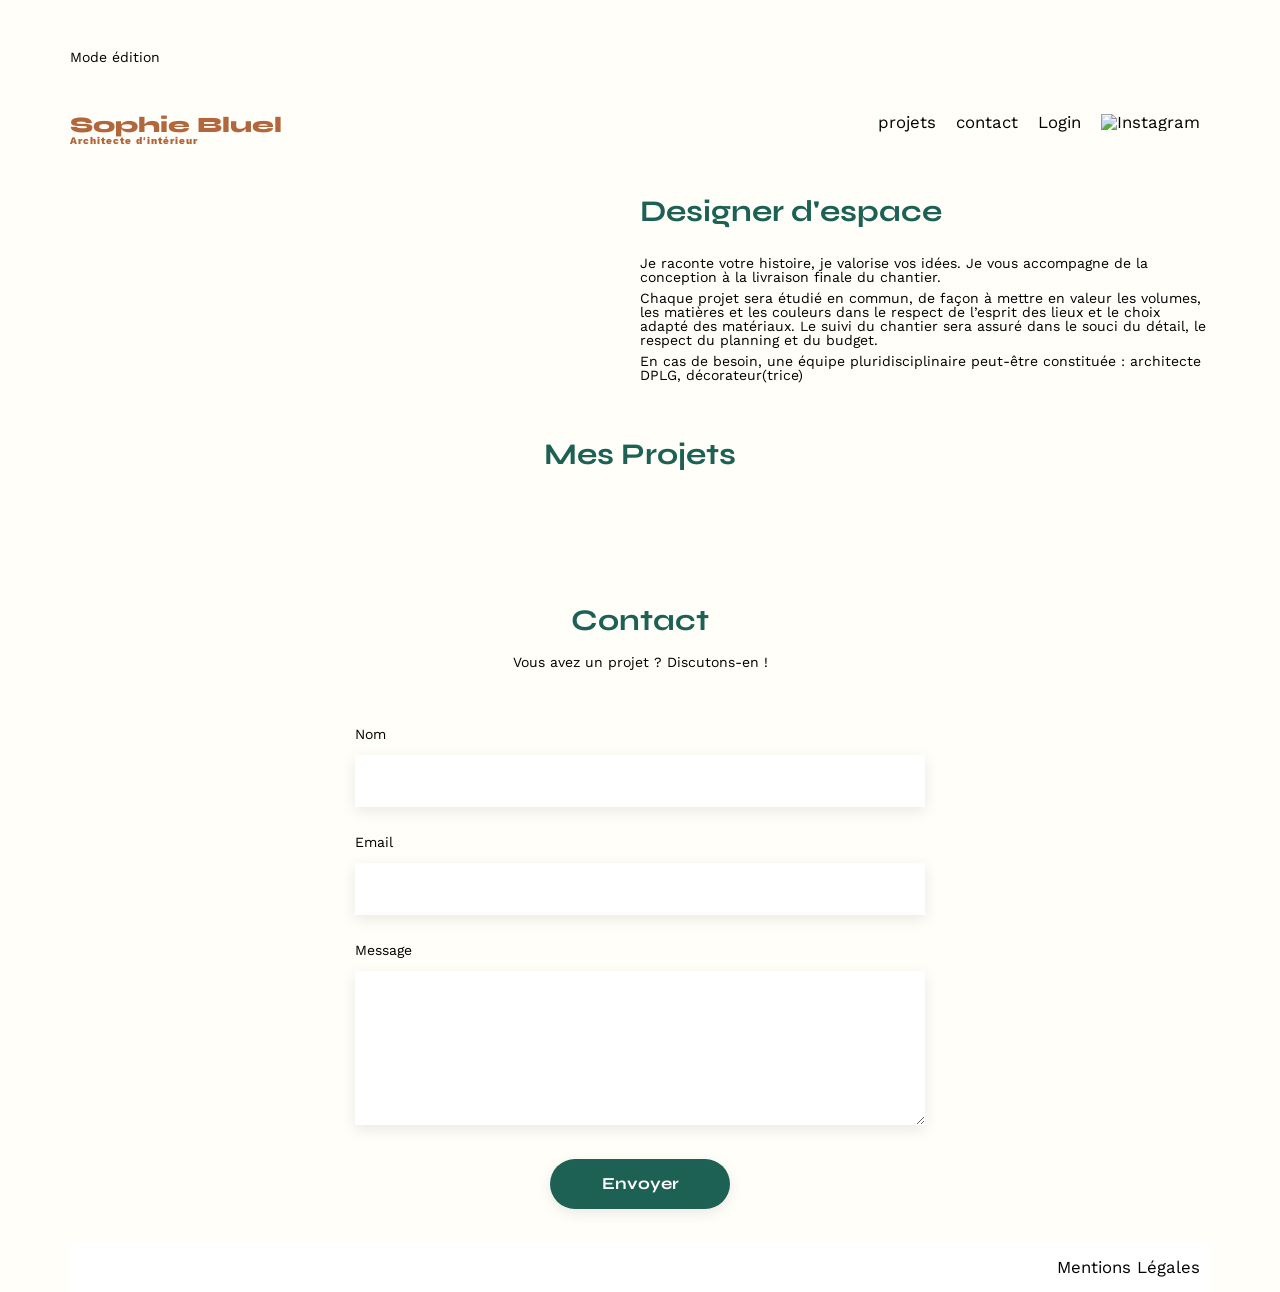
==== FrontEnd/index.html @ 6c6df3af "First commit with changes made up till validation of form to edit" ====
<!DOCTYPE html>
<html lang="fr">

<head>
	<meta charset="UTF-8">
	<title>Sophie Bluel - Architecte d'intérieur</title>
	<meta name="viewport" content="width=device-width, initial-scale=1.0">
	<link rel="preconnect" href="https://fonts.googleapis.com">
	<link rel="preconnect" href="https://fonts.gstatic.com" crossorigin>
	<link href="https://fonts.googleapis.com/css2?family=Syne:wght@700;800&family=Work+Sans&display=swap"
		rel="stylesheet">
	<meta name="description" content="">
	<link rel="stylesheet" href="./assets/style.css">
	<link rel="stylesheet" href="./login.html">
	<script src="./home.js" defer></script>
	<script src="./login.js" defer></script>
</head>

<body>
	<header id="hero" class="hero" class="active">
		<p><img id="hero-img" class="hidden" src="./assets/icons/edit-white.svg" alt="">Mode édition</p>
	</header>

	<header id="header2">
		<h1>Sophie Bluel <span>Architecte d'intérieur</span></h1>
		<nav>
			<ul>
				<li><a class="active" href="#home">projets</a></li>
				<li><a class="active" href="#contact">contact</a></li>
				<li><a id="logBtn" class="active" href="./login.html">Login</a></li>
				<li><img src="./assets/icons/instagram.png" alt="Instagram"></li>
			</ul>
		</nav>
	</header>

	<main>
		<section id="introduction">
			<figure>
				<img src="./assets/images/sophie-bluel.png" alt="">
			</figure>
			<article>
				<h2>Designer d'espace</h2>
				<p>Je raconte votre histoire, je valorise vos idées. Je vous accompagne de la conception à la livraison
					finale du chantier.</p>
				<p>Chaque projet sera étudié en commun, de façon à mettre en valeur les volumes, les matières et les
					couleurs dans le respect de l’esprit des lieux et le choix adapté des matériaux. Le suivi du
					chantier sera assuré dans le souci du détail, le respect du planning et du budget.</p>
				<p>En cas de besoin, une équipe pluridisciplinaire peut-être constituée : architecte DPLG,
					décorateur(trice)</p>
			</article>
		</section>

		<section id="portfolio">
			<div id="titleBox">
				<h2>Mes Projets</h2>
				<button id="myBtn"><img id="pf_img" src="./assets/icons/edit.svg" alt="">modifier</button>
			</div>

			<div class="filtres"></div>
			<div class="gallery"></div>
		</section>

		<section id="contact">
			<h2>Contact</h2>
			<p>Vous avez un projet ? Discutons-en !</p>
			<form action="#" method="post">
				<label for="name">Nom</label>
				<input type="text" name="name" id="name" autocomplete="off">
				<label for="email">Email</label>
				<input type="email" name="email" id="email" autocomplete="off">
				<label for="message">Message</label>
				<textarea name="message" id="message" cols="30" rows="10"></textarea>
				<input type="submit" value="Envoyer">
			</form>
		</section>
	</main>

	<footer>
		<nav>
			<ul>
				<li>Mentions Légales</li>
			</ul>
		</nav>
	</footer>

	<dialog id="modal-container" class="modal-container">
		<div class="close-back">
			<span class="close">&times;</span>
		</div>
		<div class="modal-content">
			<div class="modal-container-title">
				<h4>Galerie photo</h4>
			</div>
			<figure class="fig">
				<img src="./assets/icons/picture.png" alt="Example Image" class="modal-img" />
				<button type="button" class="trash-box">
					<img src="./assets/icons/trash.svg" alt="Delete" />
				</button>
			</figure>
			<hr class="modal-line"></hr>
			<div>
				<button class="modal-btn">Ajouter une photo</button>
			</div>
		</div>
	</dialog>

	<dialog id="addModal" class="add-modal-container">
		<div class="close-back">
			<span class="back">&larr;</span>
			<span class="add-close">&times;</span>
		</div>
		<div class="addModal-content">
			<div class="addModal-container-title">
				<h4>Ajout photo</h4>
			</div>

			<form enctype="multipart/form-data" method="POST">
				<div class="addUploadWindow">
				  <div class="previewBox">
					<img
					  src="./assets/icons/picture.png"
					  alt="Preview Image"
					  class="preview-img"
					  id="previewImage"
					/>
				  </div>

				  <button type="button" class="upload-btn">
					+ Ajouter photo
					<input type="file" accept="image/*" required id="fileInput">
				  </button>

				  <p>jpg. png : 4mo max</p>
				</div>

				<label for="title">Titre </label>
				<input type="text" id="title" name="title" required>

				<label for="category">Catégorie </label>
				<select id="category" name="category" required>
				</select>

				<hr class="addModal-line"></hr>

				<button type="submit" class="addWindowBtn">Valider</button>
			</form>
	</dialog>
</body>
</html>
---- FrontEnd/assets/style.css ----
/* http://meyerweb.com/eric/tools/css/reset/
   v2.0 | 20110126
   License: none (public domain)
*/

html,
body,
div,
span,
applet,
object,
iframe,
h1,
h2,
h3,
h4,
h5,
h6,
p,
blockquote,
pre,
a,
abbr,
acronym,
address,
big,
cite,
code,
del,
dfn,
em,
img,
ins,
kbd,
q,
s,
samp,
small,
strike,
strong,
sub,
sup,
tt,
var,
b,
u,
i,
center,
dl,
dt,
dd,
ol,
ul,
li,
fieldset,
form,
label,
legend,
table,
caption,
tbody,
tfoot,
thead,
tr,
th,
td,
article,
aside,
canvas,
details,
embed,
figure,
figcaption,
footer,
header,
hgroup,
menu,
nav,
output,
ruby,
section,
summary,
time,
mark,
audio,
video {
  margin: 0;
  padding: 0;
  border: 0;
  font-size: 100%;
  font: inherit;
  vertical-align: baseline;
}
/* HTML5 display-role reset for older browsers */
article,
aside,
details,
figcaption,
figure,
footer,
header,
hgroup,
menu,
nav,
section {
  display: block;
}
body {
  line-height: 1;
}
ol,
ul {
  list-style: none;
}
blockquote,
q {
  quotes: none;
}
blockquote:before,
blockquote:after,
q:before,
q:after {
  content: "";
  content: none;
}
table {
  border-collapse: collapse;
  border-spacing: 0;
}
/** end reset css**/
body {
  max-width: 1140px;
  margin: auto;
  font-family: "Work Sans";
  font-size: 14px;
  background: #fffef8;
}
header {
  display: flex;
  justify-content: space-between;
  margin: 50px 0;
}
section {
  margin: 50px 0;
}

h1 {
  display: flex;
  flex-direction: column;
  font-family: "Syne";
  font-size: 22px;
  font-weight: 800;
  color: #b1663c;
}

h1 > span {
  font-family: "Work Sans";
  font-size: 10px;
  letter-spacing: 0.1em;
}

h2 {
  font-family: "Syne";
  font-weight: 700;
  font-size: 30px;
  color: #1d6154;
}
nav ul {
  display: flex;
  align-items: center;
  list-style-type: none;
}
nav li {
  padding: 0 10px;
  font-size: 1.2em;
}
nav a {
  text-decoration: none;
  color: black;
  cursor: pointer;
}

#introduction {
  display: flex;
  align-items: center;
}
#introduction figure {
  flex: 1;
}
#introduction img {
  display: block;
  margin: auto;
  width: 80%;
}

#introduction article {
  flex: 1;
}
#introduction h2 {
  margin-bottom: 1em;
}

#introduction p {
  margin-bottom: 0.5em;
}
#portfolio h2 {
  text-align: center;
  margin-bottom: 1em;
}
#myBtn {
  display: none;
}
.filtres {
  display: flex;
  justify-content: space-between;
  margin-bottom: 4em;
  width: 50%;
  justify-self: center;
}
.filter-btns {
  background-color: #ffffff;
  color: #1d6154;
  width: 585;
  height: 38;
  top: 812px;
  left: 427px;
  border-radius: 60px;
  border-width: 1px;
  opacity: 1;
  cursor: pointer;
}

.filter-btns.active {
  background-color: #1d6154;
  color: #ffffff;
}
.gallery {
  width: 100%;
  display: grid;
  grid-template-columns: 1fr 1fr 1fr;
  grid-column-gap: 20px;
  grid-row-gap: 20px;
}

.gallery img {
  width: 100%;
}
#contact {
  width: 50%;
  margin: auto;
}
#contact > * {
  text-align: center;
}
#contact h2 {
  margin-bottom: 20px;
}
#contact form {
  text-align: left;
  margin-top: 30px;
  display: flex;
  flex-direction: column;
}

#contact input {
  height: 50px;
  font-size: 1.2em;
  border: none;
  box-shadow: 0px 4px 14px rgba(0, 0, 0, 0.09);
}
#contact label {
  margin: 2em 0 1em 0;
}
#contact textarea {
  border: none;
  box-shadow: 0px 4px 14px rgba(0, 0, 0, 0.09);
}

input[type="submit"] {
  font-family: "Syne";
  font-weight: 700;
  color: white;
  background-color: #1d6154;
  margin: 2em auto;
  width: 180px;
  text-align: center;
  border-radius: 60px;
}

#login {
  width: 30vw;
  margin: auto;
}
#login > * {
  text-align: center;
}
#login a {
  align-self: center;
}
#login h2 {
  margin-bottom: 20px;
}
#login form {
  height: 100vh;
  text-align: left;
  margin-top: 30px;
  display: flex;
  flex-direction: column;
}

#login input {
  height: 50px;
  font-size: 1.2em;
  border: none;
  box-shadow: 0px 4px 14px rgba(0, 0, 0, 0.09);
}
#login label {
  margin: 2em 0 1em 0;
}
#login textarea {
  border: none;
  box-shadow: 0px 4px 14px rgba(0, 0, 0, 0.09);
}

footer nav ul {
  display: flex;
  justify-content: flex-end;
  background: #ffffff;
  height: 50px;
}
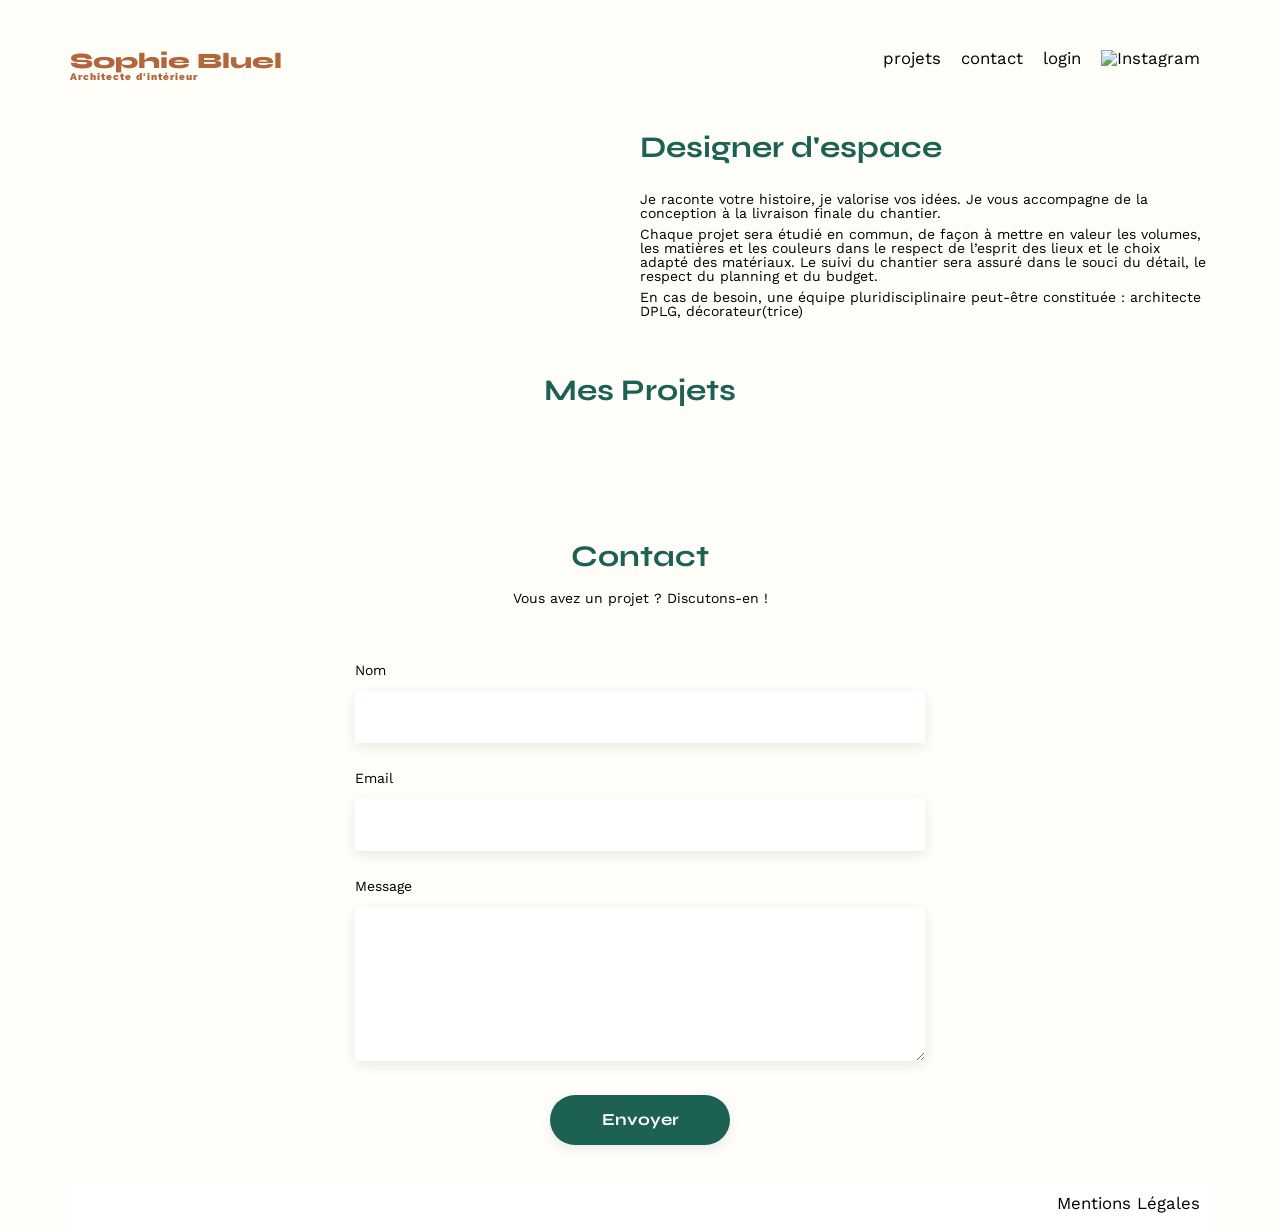
==== commit 3d6858d1: "Changes made to edit page when logged in" ====
--- a/FrontEnd/index.html
+++ b/FrontEnd/index.html
@@ -27,7 +27,7 @@
 			<ul>
 				<li><a class="active" href="#home">projets</a></li>
 				<li><a class="active" href="#contact">contact</a></li>
-				<li><a id="logBtn" class="active" href="./login.html">Login</a></li>
+				<li><a id="logBtn" class="active" href="./login.html">login</a></li>
 				<li><img src="./assets/icons/instagram.png" alt="Instagram"></li>
 			</ul>
 		</nav>
--- a/FrontEnd/assets/style.css
+++ b/FrontEnd/assets/style.css
@@ -135,11 +135,31 @@
   font-size: 14px;
   background: #fffef8;
 }
+#hero{
+display: none;
+justify-content: center;
+align-items: center;
+height:5vh;
+margin-top: 0;
+color: white;
+background-color: black;
+}
+
+#hero-img {
+  display: none;
+    width: 20px;
+    height: 20px;
+}
+.hidden {
+  display: none;
+}
+
 header {
   display: flex;
   justify-content: space-between;
   margin: 50px 0;
 }
+
 section {
   margin: 50px 0;
 }
@@ -209,24 +229,26 @@
 }
 #myBtn {
   display: none;
+    width: 20px;
+    height: 20px;
 }
 .filtres {
   display: flex;
   justify-content: space-between;
   margin-bottom: 4em;
-  width: 50%;
+  width: 70%;
   justify-self: center;
 }
 .filter-btns {
-  background-color: #ffffff;
-  color: #1d6154;
-  width: 585;
-  height: 38;
-  top: 812px;
-  left: 427px;
+  font-family: "Syne";
+  font-weight: 700;
+  color: white;
+  background-color: #1d6154;
+  margin: 1em;
+  width: 180px;
+  text-align: center;
   border-radius: 60px;
-  border-width: 1px;
-  opacity: 1;
+  border:1px ;
   cursor: pointer;
 }
 
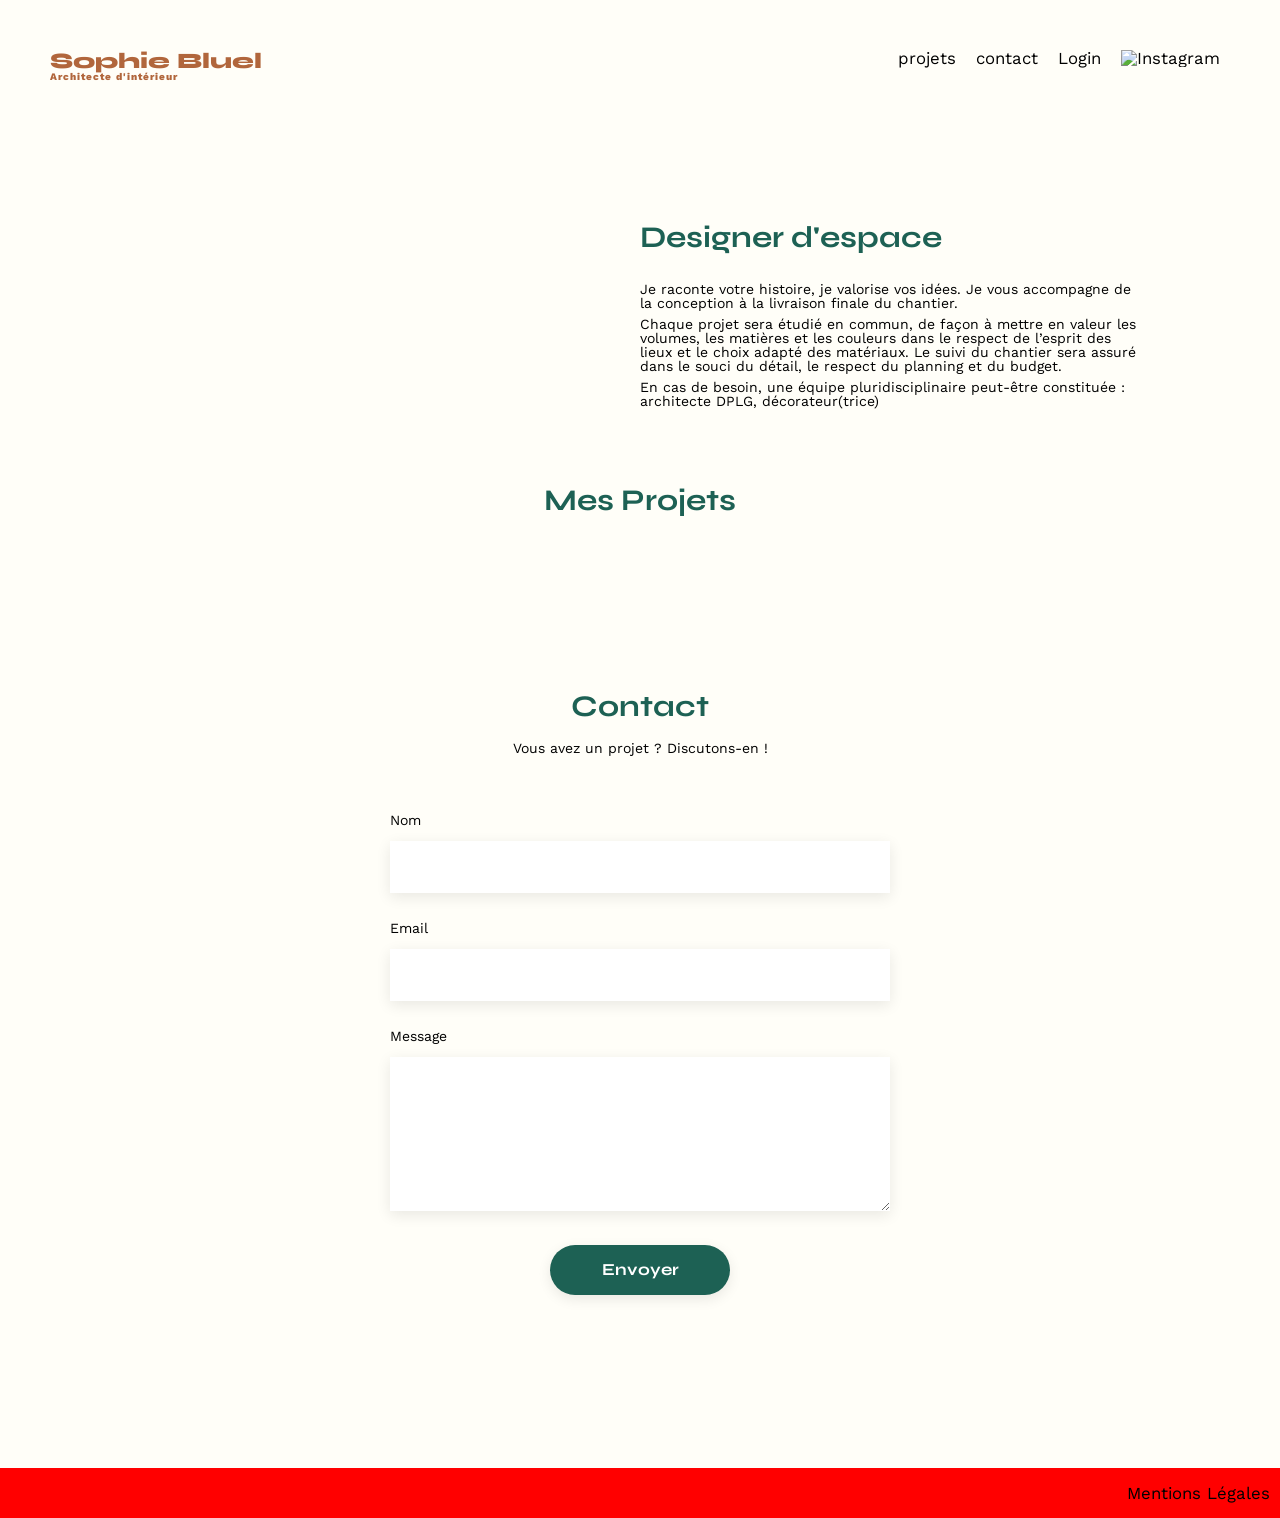
==== commit 4bc58452: "New work not being added after validation (working on it)" ====
--- a/FrontEnd/index.html
+++ b/FrontEnd/index.html
@@ -11,9 +11,8 @@
 		rel="stylesheet">
 	<meta name="description" content="">
 	<link rel="stylesheet" href="./assets/style.css">
-	<link rel="stylesheet" href="./login.html">
 	<script src="./home.js" defer></script>
-	<script src="./login.js" defer></script>
+	<script src="./modal.js" defer></script>
 </head>
 
 <body>
@@ -51,9 +50,94 @@
 		</section>
 
 		<section id="portfolio">
+			<dialog id="modal-container" class="modal-container">
+
+	<div class="modal-content">
+		<div class="close-back" id="close">
+			<span class="close">&times;</span>
+		</div>
+
+		<div class="modal-container-title">
+			<h4>Galerie photo</h4>
+		</div>
+
+		<div class="modal-gallery"></div>
+
+		<hr class="modal-line">
+
+		<div>
+			<button type="button" id="modal-btn" class="modal-btn">
+				Ajouter une photo
+			</button>
+
+			<input type="file" id="photo-input" accept="image/*" hidden>
+		</div>
+	</div>
+
+</dialog>
+
+			<dialog id="addModal" class="add-modal-container">
+
+	<div class="close-back">
+		<span class="back">&larr;</span>
+		<span class="add-close">&times;</span>
+	</div>
+
+	<div class="addModal-content">
+
+		<div class="addModal-container-title">
+			<h4>Ajout photo</h4>
+		</div>
+
+		<form enctype="multipart/form-data" method="POST">
+
+			<div class="addUploadWindow">
+
+				<div class="previewBox">
+					<img
+						src="./assets/icons/picture.png"
+						alt="Preview Image"
+						class="preview-img"
+						id="previewImage"
+					/>
+				</div>
+
+				<button type="button" id="upload-btn" class="upload-btn">
+					+ Ajouter photo
+					<input
+						type="file"
+						accept="image/*"
+						required
+						id="fileInput"
+					>
+				</button>
+
+				<p>jpg. png : 4mo max</p>
+
+			</div>
+
+			<label for="title">Titre</label>
+			<input type="text" id="title" name="title" required>
+
+			<label for="category">Catégorie</label>
+			<select id="category" name="category" required>
+			</select>
+
+			<hr class="addModal-line">
+
+			<button type="submit" class="addWindowBtn" id = "addWindowBtn">
+				Valider
+			</button>
+
+		</form>
+	</div>
+
+</dialog>
+
 			<div id="titleBox">
 				<h2>Mes Projets</h2>
-				<button id="myBtn"><img id="pf_img" src="./assets/icons/edit.svg" alt="">modifier</button>
+				<button id="myBtn" type="button">
+					<img id="pf_img" src="./assets/icons/edit.svg" alt="">modifier</button>
 			</div>
 
 			<div class="filtres"></div>
@@ -83,68 +167,7 @@
 		</nav>
 	</footer>
 
-	<dialog id="modal-container" class="modal-container">
-		<div class="close-back">
-			<span class="close">&times;</span>
-		</div>
-		<div class="modal-content">
-			<div class="modal-container-title">
-				<h4>Galerie photo</h4>
-			</div>
-			<figure class="fig">
-				<img src="./assets/icons/picture.png" alt="Example Image" class="modal-img" />
-				<button type="button" class="trash-box">
-					<img src="./assets/icons/trash.svg" alt="Delete" />
-				</button>
-			</figure>
-			<hr class="modal-line"></hr>
-			<div>
-				<button class="modal-btn">Ajouter une photo</button>
-			</div>
-		</div>
-	</dialog>
 
-	<dialog id="addModal" class="add-modal-container">
-		<div class="close-back">
-			<span class="back">&larr;</span>
-			<span class="add-close">&times;</span>
-		</div>
-		<div class="addModal-content">
-			<div class="addModal-container-title">
-				<h4>Ajout photo</h4>
-			</div>
+</body>
 
-			<form enctype="multipart/form-data" method="POST">
-				<div class="addUploadWindow">
-				  <div class="previewBox">
-					<img
-					  src="./assets/icons/picture.png"
-					  alt="Preview Image"
-					  class="preview-img"
-					  id="previewImage"
-					/>
-				  </div>
-
-				  <button type="button" class="upload-btn">
-					+ Ajouter photo
-					<input type="file" accept="image/*" required id="fileInput">
-				  </button>
-
-				  <p>jpg. png : 4mo max</p>
-				</div>
-
-				<label for="title">Titre </label>
-				<input type="text" id="title" name="title" required>
-
-				<label for="category">Catégorie </label>
-				<select id="category" name="category" required>
-				</select>
-
-				<hr class="addModal-line"></hr>
-
-				<button type="submit" class="addWindowBtn">Valider</button>
-			</form>
-	</dialog>
-</body>
-</html>
-
+</html>
--- a/FrontEnd/assets/style.css
+++ b/FrontEnd/assets/style.css
@@ -129,35 +129,42 @@
 }
 /** end reset css**/
 body {
-  max-width: 1140px;
   margin: auto;
   font-family: "Work Sans";
   font-size: 14px;
   background: #fffef8;
 }
-#hero{
-display: none;
-justify-content: center;
-align-items: center;
-height:5vh;
-margin-top: 0;
-color: white;
-background-color: black;
+.hero {
+  position: fixed;
+  width: 100vw;
+  top: 0;
+}
+#hero {
+  color: #ffffff;
+  display: flex;
+  justify-content: center;
+  align-items: center;
+  background: black;
+  height: 50px;
 }
 
 #hero-img {
   display: none;
-    width: 20px;
-    height: 20px;
+  width: 15px;
+  height: 15px;
+  margin-right: 1em;
 }
 .hidden {
   display: none;
 }
 
-header {
+#header2 {
   display: flex;
   justify-content: space-between;
-  margin: 50px 0;
+  margin: 50px;
+}
+main {
+  margin: 10em;
 }
 
 section {
@@ -227,16 +234,39 @@
   text-align: center;
   margin-bottom: 1em;
 }
-#myBtn {
+#titleBox {
+  display: flex;
+  justify-content: center;
+  align-items: center;
+  margin: 5em;
+}
+
+#titleBox h2 {
+  margin: 0;
+}
+
+#titleBox button {
   display: none;
-    width: 20px;
-    height: 20px;
-}
+  align-items: center;
+  width: 90px;
+  height: 20px;
+  margin-left: 2em;
+  border: none;
+  background: red;
+  cursor: pointer;
+}
+
+#titleBox button img {
+  width: 15px;
+  margin-right: 5px;
+}
+
 .filtres {
   display: flex;
+  flex-wrap: wrap;
   justify-content: space-between;
   margin-bottom: 4em;
-  width: 70%;
+  width: auto;
   justify-self: center;
 }
 .filter-btns {
@@ -245,10 +275,11 @@
   color: white;
   background-color: #1d6154;
   margin: 1em;
+  min-height: 3em;
   width: 180px;
   text-align: center;
   border-radius: 60px;
-  border:1px ;
+  border: 1px;
   cursor: pointer;
 }
 
@@ -344,9 +375,235 @@
   box-shadow: 0px 4px 14px rgba(0, 0, 0, 0.09);
 }
 
-footer nav ul {
-  display: flex;
+footer {
+  display: flex;
+  align-items: center;
   justify-content: flex-end;
-  background: #ffffff;
+  background: red;
   height: 50px;
 }
+#portfolio {
+  position: relative;
+}
+.modal-container {
+  width: 30%;
+  max-width: 90%;
+  padding: 30px;
+  background-color: white;
+  border-radius: 10px;
+  box-sizing: border-box;
+  border: none;
+}
+
+.modal-container::backdrop {
+  background-color: rgba(0, 0, 0, 0.5);
+}
+
+.modal-content {
+  width: 100%;
+}
+
+.modal-container-title {
+  text-align: center;
+}
+
+.modal-container-title h4 {
+  font-size: 26px;
+  margin: 10px 0 30px;
+}
+
+.close-back {
+  display: flex;
+  justify-content: flex-end;
+}
+
+.close {
+  font-size: 25px;
+  cursor: pointer;
+}
+
+.fig {
+  position: relative;
+  display: inline-block;
+}
+
+.modal-img {
+  width: 100px;
+  height: 100px;
+  object-fit: cover;
+}
+
+.modal-gallery {
+  padding: 2em;
+  display: grid;
+  grid-template-columns: repeat(5, 1fr);
+  gap: 10px;
+}
+
+.modal-gallery figure {
+  position: relative;
+  margin: 0;
+}
+
+.modal-gallery figure > img {
+  width: 100%;
+  display: block;
+}
+
+.trash-box {
+  position: absolute;
+  top: 5px;
+  right: 5px;
+  width: 20px;
+  height: 20px;
+  padding: 3px;
+  border: none;
+  border-radius: 2px;
+  background: black;
+}
+
+.trash-box img {
+  width: 100%;
+}
+
+.modal-line {
+  margin: 30px 0;
+}
+
+.modal-btn {
+  display: block;
+  margin: auto;
+  padding: 10px 30px;
+  border: none;
+  border-radius: 20px;
+  background: #1d6154;
+  color: white;
+  cursor: pointer;
+}
+
+
+/* Add photo modal */
+
+.add-modal-container {
+  width: 30%;
+  max-width: 90%;
+  padding: 30px;
+  border-radius: 10px;
+  box-sizing: border-box;
+  border: none;
+  background-color: white;
+}
+
+.add-modal-container::backdrop {
+  background-color: rgba(0, 0, 0, 0.5);
+}
+
+.addModal-content {
+  width: 100%;
+}
+
+.addModal-container-title {
+  text-align: center;
+}
+
+.addModal-container-title h4 {
+  font-size: 26px;
+  margin: 10px 0 30px;
+}
+
+.add-modal-container .close-back {
+  display: flex;
+  justify-content: space-between;
+  align-items: center;
+}
+
+.back,
+.add-close {
+  font-size: 25px;
+  cursor: pointer;
+}
+
+.addUploadWindow {
+  display: flex;
+  flex-direction: column;
+  align-items: center;
+  background-color: #e8f1f0;
+  padding: 20px;
+  margin-bottom: 30px;
+}
+
+.previewBox {
+  width: 100%;
+  height: 150px;
+
+  display: flex;
+  justify-content: center;
+  align-items: center;
+}
+
+.preview-img {
+  max-width: 100%;
+  max-height: 150px;
+}
+
+.upload-btn {
+  position: relative;
+  margin-top: 10px;
+  padding: 10px 25px;
+  border: none;
+  border-radius: 20px;
+  background-color: #c9dede;
+  color: #306b64;
+  cursor: pointer;
+}
+
+.upload-btn input {
+  position: absolute;
+  width: 100%;
+  height: 100%;
+
+  top: 0;
+  left: 0;
+  opacity: 0;
+  cursor: pointer;
+}
+
+.addUploadWindow p {
+  font-size: 12px;
+  margin: 8px 0 0;
+}
+
+.addModal-content form {
+  display: flex;
+  flex-direction: column;
+}
+
+.addModal-content label {
+  margin-bottom: 8px;
+}
+
+.addModal-content input[type="text"],
+.addModal-content select {
+  height: 40px;
+  margin-bottom: 25px;
+  border: 1px solid #ccc;
+  box-sizing: border-box;
+}
+
+.addModal-line {
+  width: 100%;
+  margin: 10px 0 30px;
+  border: none;
+  border-top: 1px solid #ccc;
+}
+
+.addWindowBtn {
+  width: 50%;
+  margin: auto;
+  padding: 10px;
+  border: none;
+  border-radius: 20px;
+  background-color: #1d6154;
+  color: white;
+  cursor: pointer;
+}
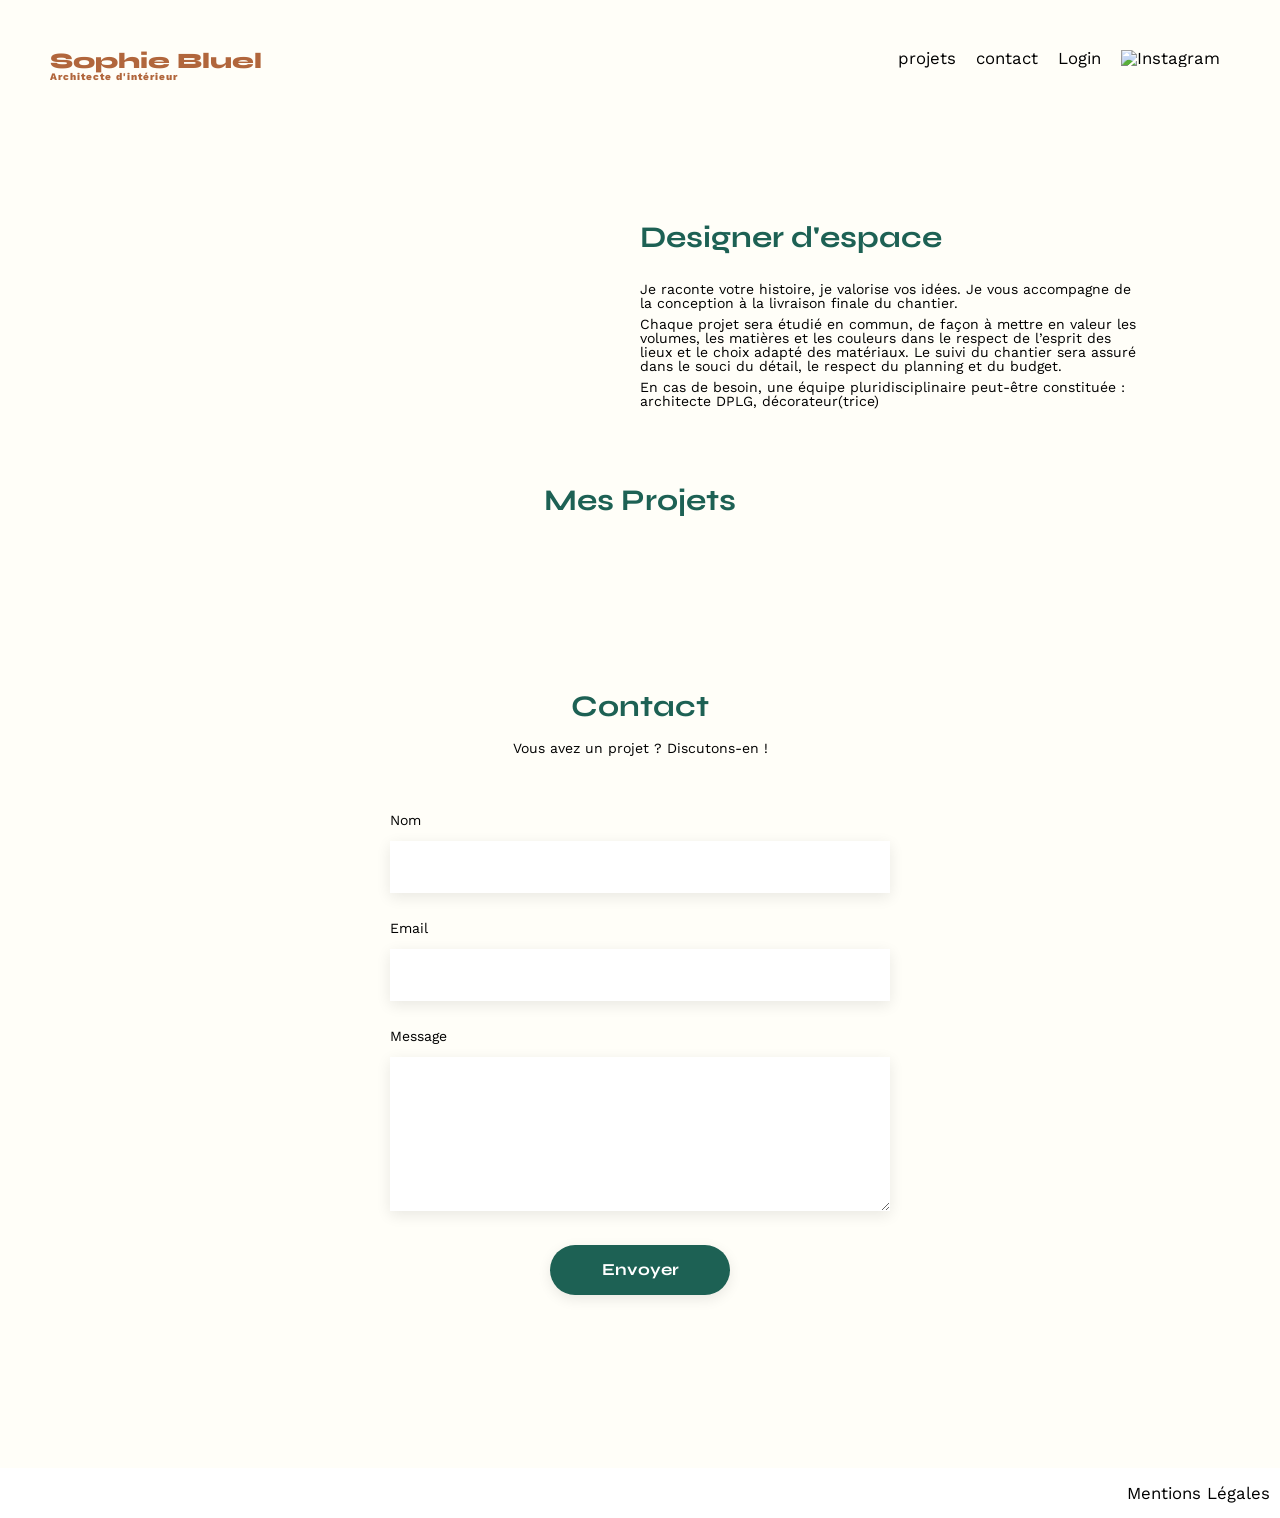
==== commit 0e2c5f1a: "in final stages(one bug needs to fixed )" ====
--- a/FrontEnd/index.html
+++ b/FrontEnd/index.html
@@ -95,11 +95,11 @@
 
 				<div class="previewBox">
 					<img
-						src="./assets/icons/picture.png"
+						src="./assets/icons/images-regular.svg"
 						alt="Preview Image"
 						class="preview-img"
-						id="previewImage"
-					/>
+						id="previewImage"/>
+					
 				</div>
 
 				<button type="button" id="upload-btn" class="upload-btn">
--- a/FrontEnd/assets/style.css
+++ b/FrontEnd/assets/style.css
@@ -252,7 +252,7 @@
   height: 20px;
   margin-left: 2em;
   border: none;
-  background: red;
+  background: none;
   cursor: pointer;
 }
 
@@ -379,20 +379,35 @@
   display: flex;
   align-items: center;
   justify-content: flex-end;
-  background: red;
+  background: white;
   height: 50px;
 }
 #portfolio {
   position: relative;
 }
+/* =========================
+   FIRST MODAL - GALERIE
+   ========================= */
+
 .modal-container {
-  width: 30%;
+  width: 630px;
   max-width: 90%;
+
   padding: 30px;
+
   background-color: white;
+
   border-radius: 10px;
+
   box-sizing: border-box;
-  border: none;
+
+  border: none;
+
+  /* Center the dialog */
+  position: fixed;
+  top: 50%;
+  left: 50%;
+  transform: translate(-50%, -50%);
 }
 
 .modal-container::backdrop {
@@ -434,7 +449,8 @@
 }
 
 .modal-gallery {
-  padding: 2em;
+  padding: 0;
+
   display: grid;
   grid-template-columns: repeat(5, 1fr);
   gap: 10px;
@@ -447,19 +463,28 @@
 
 .modal-gallery figure > img {
   width: 100%;
+  aspect-ratio: 1;
+  object-fit: cover;
   display: block;
 }
 
 .trash-box {
   position: absolute;
+
   top: 5px;
   right: 5px;
+
   width: 20px;
   height: 20px;
+
   padding: 3px;
+
   border: none;
   border-radius: 2px;
+
   background: black;
+
+  cursor: pointer;
 }
 
 .trash-box img {
@@ -472,26 +497,45 @@
 
 .modal-btn {
   display: block;
+
   margin: auto;
+
   padding: 10px 30px;
+
   border: none;
   border-radius: 20px;
+
   background: #1d6154;
+
   color: white;
-  cursor: pointer;
-}
-
-
-/* Add photo modal */
+
+  cursor: pointer;
+}
+
+
+/* =========================
+   ADD PHOTO MODAL
+   ========================= */
 
 .add-modal-container {
-  width: 30%;
+  width: 630px;
   max-width: 90%;
+
   padding: 30px;
+
+  background-color: white;
+
   border-radius: 10px;
+
   box-sizing: border-box;
-  border: none;
-  background-color: white;
+
+  border: none;
+
+  /* Center the dialog */
+  position: fixed;
+  top: 50%;
+  left: 50%;
+  transform: translate(-50%, -50%);
 }
 
 .add-modal-container::backdrop {
@@ -511,9 +555,14 @@
   margin: 10px 0 30px;
 }
 
+
+/* Close and back buttons */
+
 .add-modal-container .close-back {
   display: flex;
+
   justify-content: space-between;
+
   align-items: center;
 }
 
@@ -523,20 +572,32 @@
   cursor: pointer;
 }
 
+
+/* Upload area */
+
 .addUploadWindow {
   display: flex;
+
   flex-direction: column;
-  align-items: center;
+
+  align-items: center;
+
   background-color: #e8f1f0;
+
   padding: 20px;
+
   margin-bottom: 30px;
 }
 
+
+/* Image preview */
+
 .previewBox {
   width: 100%;
   height: 150px;
 
   display: flex;
+
   justify-content: center;
   align-items: center;
 }
@@ -544,37 +605,57 @@
 .preview-img {
   max-width: 100%;
   max-height: 150px;
-}
+
+  object-fit: contain;
+}
+
+
+/* Upload button */
 
 .upload-btn {
   position: relative;
+
   margin-top: 10px;
+
   padding: 10px 25px;
-  border: none;
+
+  border: none;
+
   border-radius: 20px;
+
   background-color: #c9dede;
+
   color: #306b64;
+
   cursor: pointer;
 }
 
 .upload-btn input {
   position: absolute;
+
   width: 100%;
   height: 100%;
 
   top: 0;
   left: 0;
+
   opacity: 0;
+
   cursor: pointer;
 }
 
 .addUploadWindow p {
   font-size: 12px;
+
   margin: 8px 0 0;
 }
 
+
+/* Form */
+
 .addModal-content form {
   display: flex;
+
   flex-direction: column;
 }
 
@@ -585,25 +666,44 @@
 .addModal-content input[type="text"],
 .addModal-content select {
   height: 40px;
+
   margin-bottom: 25px;
+
   border: 1px solid #ccc;
+
   box-sizing: border-box;
 }
 
+
+/* Separator */
+
 .addModal-line {
   width: 100%;
+
   margin: 10px 0 30px;
-  border: none;
+
+  border: none;
+
   border-top: 1px solid #ccc;
 }
+
+
+/* Validate button */
 
 .addWindowBtn {
   width: 50%;
+
   margin: auto;
+
   padding: 10px;
-  border: none;
+
+  border: none;
+
   border-radius: 20px;
+
   background-color: #1d6154;
+
   color: white;
+
   cursor: pointer;
 }
